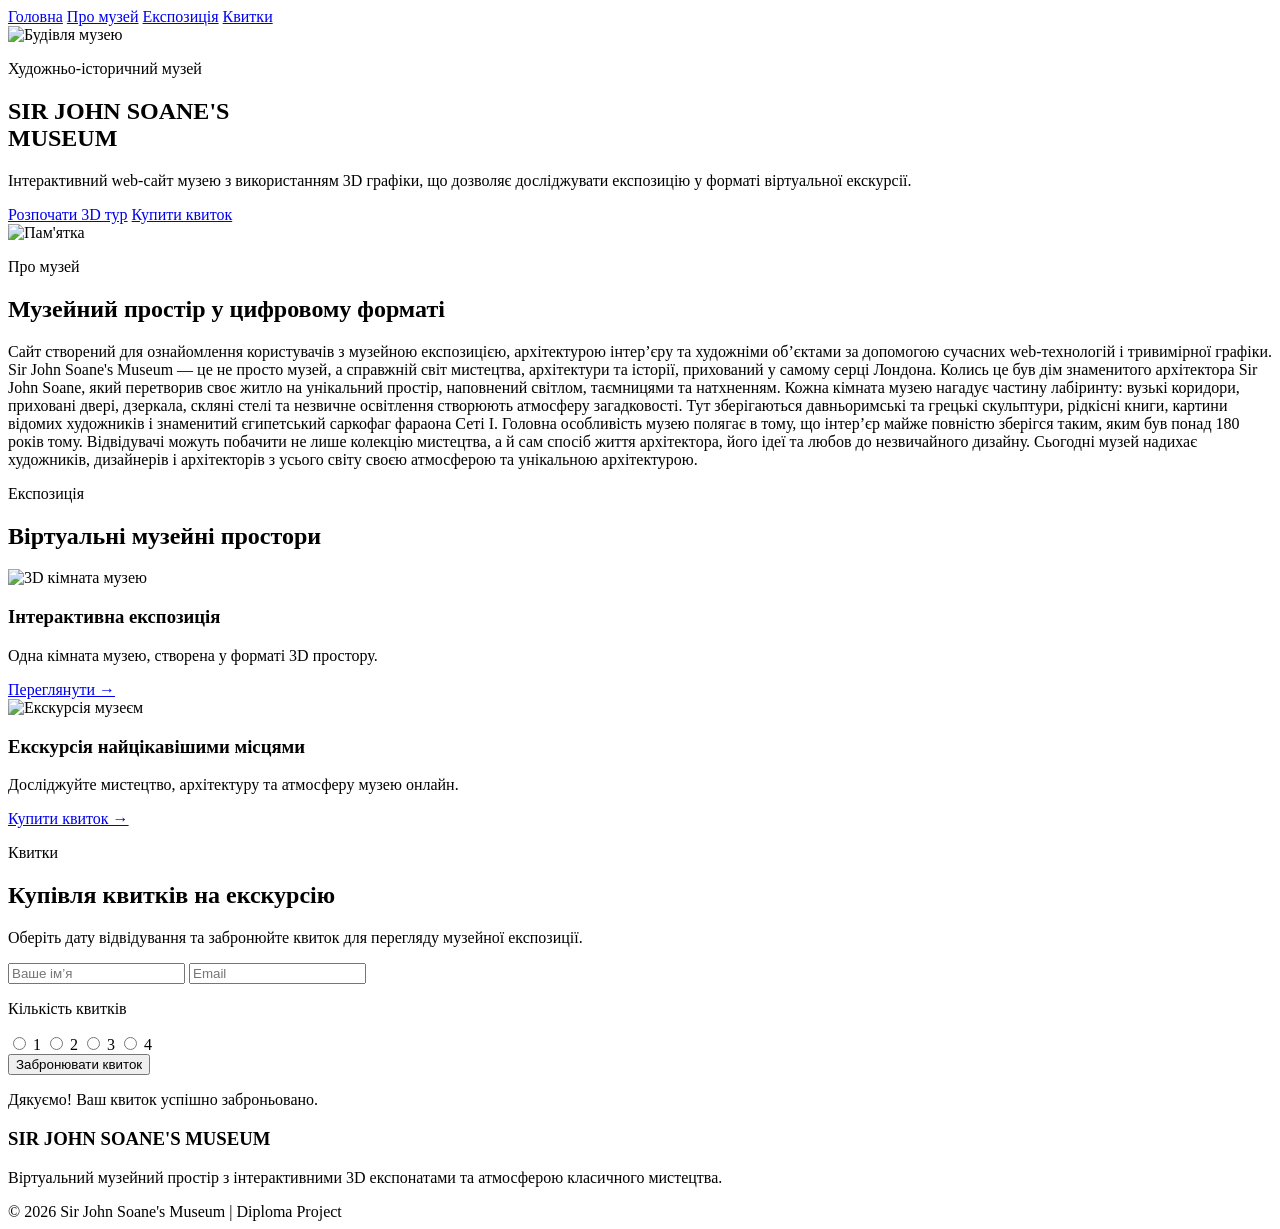
==== index.html @ 65b6bd6f "Add files via upload" ====
<!DOCTYPE html>
<html lang="uk">
<head>
  <meta charset="UTF-8" />
  <meta name="viewport" content="width=device-width, initial-scale=1.0" />
  <title>Sir John Soane's Museum</title>
  <link rel="stylesheet" href="../css/style.css">
  <link rel="icon" type="image/png" href="../favicon.png">
  <script src="../js/main.js"></script>
  </head>

<body>
  <header class="header">
    <nav class="nav">
      <a href="index.html">Головна</a>
      <a href="#about">Про музей</a>
      <a href="#exposition">Експозиція</a>
      <a href="#tickets">Квитки</a>
    </nav>
  </header>

  <main>
    <section class="hero">
      <div class="hero-image left">
        <img src="../image/preview_one.png" alt="Будівля музею">
        
      </div>
      

      <div class="hero-content">
        <p class="label">Художньо-історичний музей</p>
        <h1>SIR JOHN SOANE'S<br>MUSEUM</h1>
        <p class="description">
          Інтерактивний web-сайт музею з використанням 3D графіки,
          що дозволяє досліджувати експозицію у форматі віртуальної екскурсії.
        </p>

        <div class="buttons">
          <a href="tour.html" class="btn primary">Розпочати 3D тур</a>
          <a href="#tickets" class="btn secondary">Купити квиток</a>
        </div>
      </div>

      <div class="hero-image right">
        <img src="../image/preview_two.png" alt="Пам'ятка">
      </div>
    </section>

    <section id="about" class="section">
      <p class="section-label">Про музей</p>
      <h2>Музейний простір у цифровому форматі</h2>
      <p>
        Сайт створений для ознайомлення користувачів з музейною експозицією,
        архітектурою інтер’єру та художніми об’єктами за допомогою сучасних
        web-технологій і тривимірної графіки. Sir John Soane's Museum — це не просто музей, а справжній світ мистецтва, архітектури та історії, прихований у самому серці Лондона. Колись це був дім знаменитого архітектора Sir John Soane, який перетворив своє житло на унікальний простір, наповнений світлом, таємницями та натхненням.
        Кожна кімната музею нагадує частину лабіринту: вузькі коридори, приховані двері, дзеркала, скляні стелі та незвичне освітлення створюють атмосферу загадковості. Тут зберігаються давньоримські та грецькі скульптури, рідкісні книги, картини відомих художників і знаменитий єгипетський саркофаг фараона Сеті I.
        Головна особливість музею полягає в тому, що інтер’єр майже повністю зберігся таким, яким був понад 180 років тому. Відвідувачі можуть побачити не лише колекцію мистецтва, а й сам спосіб життя архітектора, його ідеї та любов до незвичайного дизайну. Сьогодні музей надихає художників, дизайнерів і архітекторів з усього світу своєю атмосферою та унікальною архітектурою.
      </p>
    </section>

    <section id="exposition" class="section light">
      <p class="section-label">Експозиція</p>
      <h2>Віртуальні музейні простори</h2>

      <div class="cards">
        <article class="card">
          <img src="../image/museum_preview.png" alt="3D кімната музею">
          <h3>Інтерактивна експозиція</h3>
          <p>Одна кімната музею, створена у форматі 3D простору.</p>
          <a href="tour.html">Переглянути →</a>
        </article>

        <article class="card">
          <img src="../image/museum_room.png" alt="Екскурсія музеєм">
          <h3>Екскурсія найцікавішими місцями</h3>
          <p>Досліджуйте мистецтво, архітектуру та атмосферу музею онлайн.</p>
          <a href="#tickets">Купити квиток →</a>
        </article>
        <section class="section light" id="model3d">
  

</section>
      </div>
    </section>

    <section id="tickets" class="section">
      <p class="section-label">Квитки</p>
      <h2>Купівля квитків на екскурсію</h2>
      <p>
        Оберіть дату відвідування та забронюйте квиток для перегляду музейної
        експозиції.
      </p>

      <form class="ticket-form" id="ticketForm">
       <input type="text" placeholder="Ваше ім’я" required>
       <input type="email" placeholder="Email" required>
   

    
    <div class="ticket-count">
    
    
  <div class="ticket-count">
    <p>Кількість квитків</p>

  <div class="ticket-buttons">
    <input type="radio" id="ticket1" name="tickets" value="1" required>
    <label for="ticket1">1</label>

    <input type="radio" id="ticket2" name="tickets" value="2">
    <label for="ticket2">2</label>

    <input type="radio" id="ticket3" name="tickets" value="3">
    <label for="ticket3">3</label>

    <input type="radio" id="ticket4" name="tickets" value="4">
    <label for="ticket4">4</label>
  </div>
  

        <button type="submit">Забронювати квиток</button>

      <p class="success-message" id="successMessage">
        Дякуємо! Ваш квиток успішно заброньовано.
      </p>
  

  <footer class="museum-footer">

  <div class="footer-content">

    <h3>SIR JOHN SOANE'S MUSEUM</h3>

    <p>
      Віртуальний музейний простір з інтерактивними 3D експонатами
      та атмосферою класичного мистецтва.
    </p>

    <span>
      © 2026 Sir John Soane's Museum | Diploma Project
    </span>

  </div>

</footer>

  <script src="js/main.js"></script>
</body>
</html>
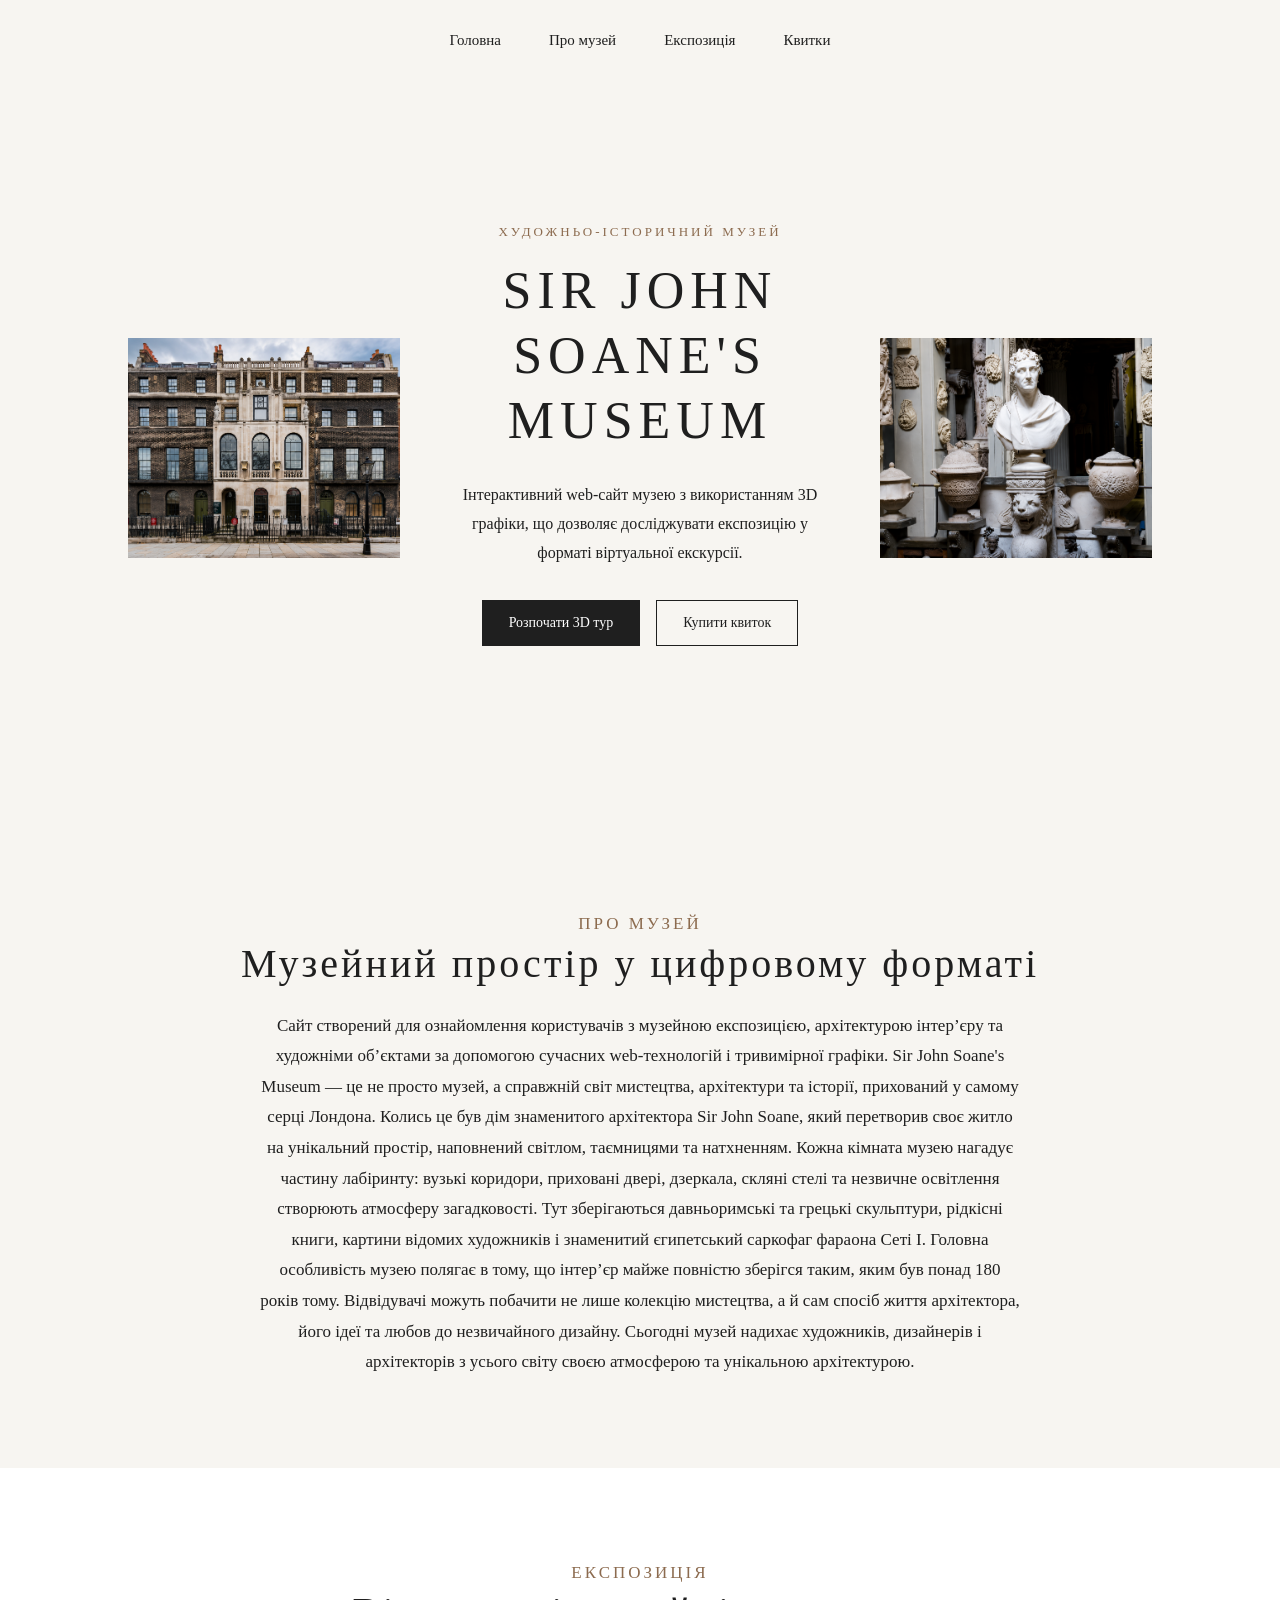
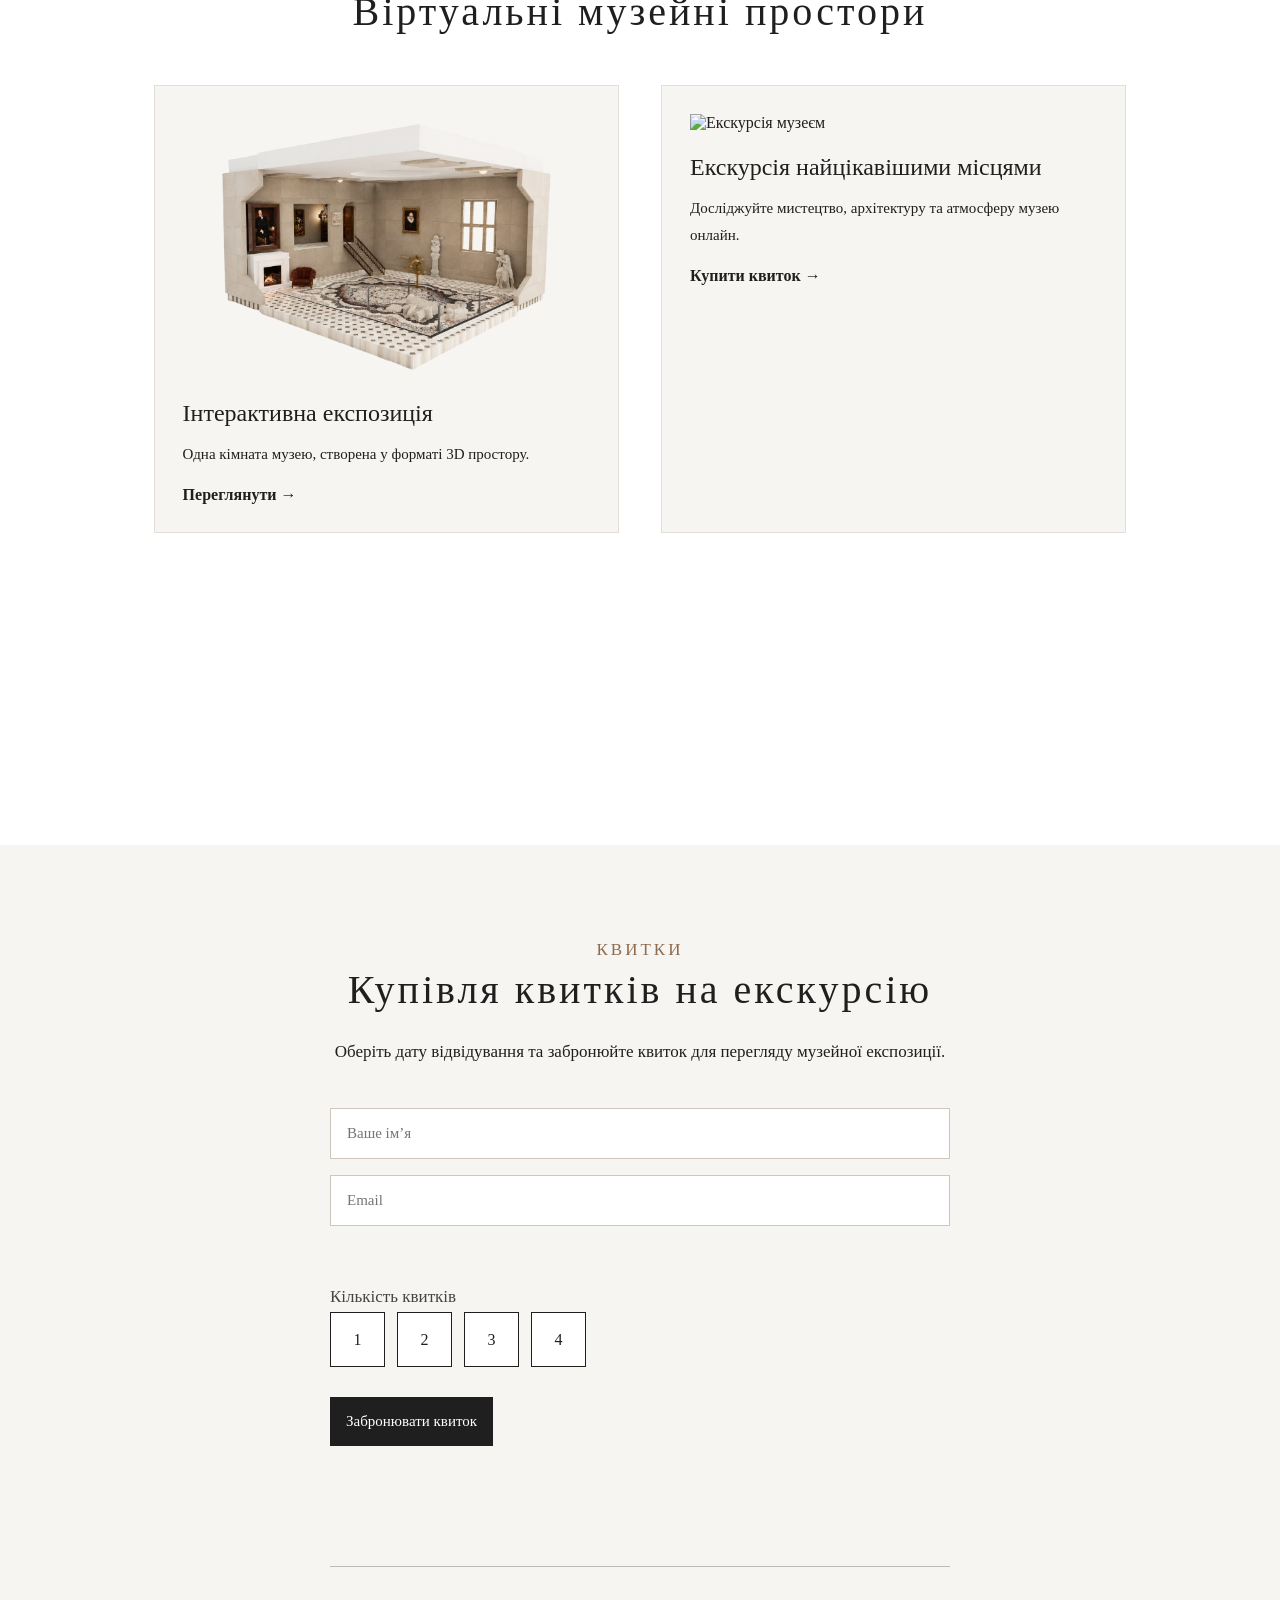
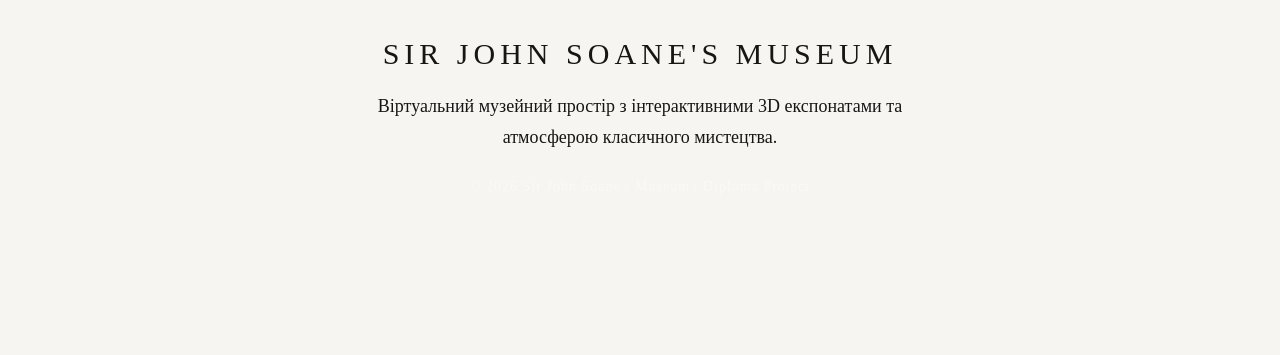
==== commit 94d27e93: "Update index.html" ====
--- a/index.html
+++ b/index.html
@@ -4,9 +4,9 @@
   <meta charset="UTF-8" />
   <meta name="viewport" content="width=device-width, initial-scale=1.0" />
   <title>Sir John Soane's Museum</title>
-  <link rel="stylesheet" href="../css/style.css">
-  <link rel="icon" type="image/png" href="../favicon.png">
-  <script src="../js/main.js"></script>
+  <link rel="stylesheet" href="style.css">
+  <link rel="icon" type="image/png" href="favicon.png">
+  <script src="js/main.js"></script>
   </head>
 
 <body>
@@ -22,7 +22,7 @@
   <main>
     <section class="hero">
       <div class="hero-image left">
-        <img src="../image/preview_one.png" alt="Будівля музею">
+        <img src="preview_one.png" alt="Будівля музею">
         
       </div>
       
@@ -42,7 +42,7 @@
       </div>
 
       <div class="hero-image right">
-        <img src="../image/preview_two.png" alt="Пам'ятка">
+        <img src="preview_two.png" alt="Пам'ятка">
       </div>
     </section>
 
@@ -64,14 +64,14 @@
 
       <div class="cards">
         <article class="card">
-          <img src="../image/museum_preview.png" alt="3D кімната музею">
+          <img src="museum_preview.png" alt="3D кімната музею">
           <h3>Інтерактивна експозиція</h3>
           <p>Одна кімната музею, створена у форматі 3D простору.</p>
           <a href="tour.html">Переглянути →</a>
         </article>
 
         <article class="card">
-          <img src="../image/museum_room.png" alt="Екскурсія музеєм">
+          <img src="museum_room.png" alt="Екскурсія музеєм">
           <h3>Екскурсія найцікавішими місцями</h3>
           <p>Досліджуйте мистецтво, архітектуру та атмосферу музею онлайн.</p>
           <a href="#tickets">Купити квиток →</a>
@@ -146,4 +146,4 @@
 
   <script src="js/main.js"></script>
 </body>
-</html>+</html>
--- a/style.css
+++ b/style.css
@@ -0,0 +1,805 @@
+* {
+  margin: 0;
+  padding: 0;
+  box-sizing: border-box;
+}
+
+body {
+  font-family: Georgia, 'Times New Roman', serif;
+  color: #1f1f1f;
+  background: #f7f5f1;
+}
+
+.header {
+  width: 100%;
+  padding: 32px 0;
+  background: #f7f5f1;
+}
+
+.nav {
+  display: flex;
+  justify-content: center;
+  gap: 48px;
+}
+
+.nav a {
+  color: #1f1f1f;
+  text-decoration: none;
+  font-size: 15px;
+  transition: 0.3s;
+}
+
+.nav a:hover {
+  color: #9b6b3d;
+}
+
+.hero {
+  min-height: 82vh;
+  display: grid;
+  grid-template-columns: 1fr 1.4fr 1fr;
+  align-items: center;
+  gap: 50px;
+  padding: 40px 10%;
+  background: #f7f5f1;
+}
+
+.hero-content {
+  text-align: center;
+}
+
+.label,
+.section-label {
+  text-transform: uppercase;
+  letter-spacing: 3px;
+  font-size: 13px;
+  color: #8c6b4f;
+  margin-bottom: 18px;
+}
+
+.hero h1 {
+  font-size: 52px;
+  letter-spacing: 6px;
+  line-height: 1.25;
+  font-weight: 400;
+  margin-bottom: 28px;
+}
+
+.ticket-count{
+    margin-top:20px;
+    text-align:left;
+}
+
+.ticket-count p{
+    margin-bottom:12px;
+    font-size:15px;
+    color:#444;
+}
+
+.ticket-buttons{
+    display:flex;
+    gap:12px;
+}
+
+.ticket-btn{
+    width:55px;
+    height:55px;
+
+    border:1px solid #1f1f1f;
+    background:white;
+
+    cursor:pointer;
+
+    font-size:16px;
+    font-family:inherit;
+
+    transition:0.3s;
+}
+
+.ticket-btn:hover{
+    background:#1f1f1f;
+    color:white;
+
+    transform:translateY(-3px);
+}
+
+.ticket-btn.active{
+    background:#1f1f1f;
+    color:white;
+}
+.ticket-btn.active {
+  background: #1f1f1f;
+  color: white;
+}
+.description {
+  max-width: 520px;
+  margin: 0 auto 32px;
+  font-size: 16px;
+  line-height: 1.8;
+}
+
+.hero-image img {
+  width: 100%;
+  height: 220px;
+  object-fit: cover;
+}
+
+.buttons {
+  display: flex;
+  justify-content: center;
+  gap: 16px;
+}
+
+.btn {
+  padding: 14px 26px;
+  text-decoration: none;
+  border: 1px solid #1f1f1f;
+  font-size: 14px;
+  margin-bottom: 30px;
+  transition: 0.3s;
+}
+
+.btn.primary {
+  background: #1f1f1f;
+  color: white;
+}
+.ticket-buttons {
+  display: flex;
+  margin-bottom: 30px;
+  gap: 12px;
+}
+
+.ticket-buttons input {
+  display: none;
+}
+
+.ticket-buttons label {
+  width: 55px;
+  height: 55px;
+  border: 1px solid #1f1f1f;
+  background: white;
+  display: flex;
+  align-items: center;
+  justify-content: center;
+  cursor: pointer;
+  font-family: inherit;
+  font-size: 16px;
+  transition: 0.3s;
+}
+
+.ticket-buttons label:hover {
+  background: #1f1f1f;
+  color: white;
+}
+
+.ticket-buttons input:checked + label {
+  background: #1f1f1f;
+  color: white;
+}
+
+.btn.secondary {
+  color: #1f1f1f;
+}
+
+.btn:hover {
+  transform: translateY(-3px);
+}
+
+.section {
+  padding: 90px 12%;
+  text-align: center;
+}
+
+.section.light {
+  background: #ffffff;
+}
+
+.section h2 {
+  font-size: 40px;
+  font-weight: 400;
+  letter-spacing: 3px;
+  margin-bottom: 24px;
+}
+
+.section p {
+  max-width: 760px;
+  margin: 0 auto;
+  line-height: 1.8;
+  font-size: 17px;
+}
+
+.cards {
+  display: grid;
+  grid-template-columns: repeat(2, 1fr);
+  gap: 42px;
+  margin-top: 50px;
+}
+
+.card {
+  background: #f7f5f1;
+  padding: 28px;
+  text-align: left;
+  border: 1px solid #e3ded7;
+  transition: 0.3s;
+}
+
+.card:hover {
+  transform: translateY(-8px);
+  box-shadow: 0 20px 40px rgba(0,0,0,0.08);
+}
+
+.card img {
+  width: 100%;
+  height: 260px;
+  object-fit: cover;
+  margin-bottom: 22px;
+}
+
+.card h3 {
+  font-size: 24px;
+  margin-bottom: 14px;
+  font-weight: 400;
+}
+
+.card p {
+  margin: 0 0 18px;
+  font-size: 15px;
+}
+
+.card a {
+  color: #1f1f1f;
+  text-decoration: none;
+  font-weight: bold;
+}
+
+.ticket-form {
+  max-width: 620px;
+  margin: 40px auto 0;
+  display: grid;
+  gap: 16px;
+}
+
+.ticket-form input,
+.ticket-form select {
+  padding: 16px;
+  border: 1px solid #cfc7bd;
+  background: #fff;
+  font-family: inherit;
+  font-size: 15px;
+}
+
+.ticket-form button {
+  padding: 16px;
+  border: none;
+  background: #1f1f1f;
+  color: white;
+  font-family: inherit;
+  font-size: 15px;
+  cursor: pointer;
+  transition: 0.3s;
+}
+
+.ticket-form button:hover {
+  background: #8c6b4f;
+}
+
+.success-message {
+  display: none;
+  margin-top: 24px !important;
+  color: #3c7c4c;
+  font-weight: bold;
+}
+
+
+.museum-footer{
+    width: 100%;
+
+    padding: 70px 40px;
+
+    margin-top: 120px;
+
+    color: white;
+
+    border-top:
+    1px solid rgba(13, 13, 12, 0.25);
+
+    display: flex;
+    justify-content: center;
+    align-items: center;
+}
+
+.footer-content{
+    width: 100%;
+    max-width: 1200px;
+
+    text-align: center;
+}
+
+.footer-content h3{
+    color: #161615;
+
+    font-size: 30px;
+
+    letter-spacing: 5px;
+
+    margin-bottom: 20px;
+
+    font-weight: 500;
+}
+
+.footer-content p{
+    color: #161615;
+
+    font-size: 18px;
+
+    line-height: 1.7;
+
+    margin-bottom: 25px;
+}
+
+.footer-content span{
+    color: rgba(255,255,255,0.45);
+
+    font-size: 14px;
+
+    letter-spacing: 1px;
+}
+
+.tour-page {
+  overflow: hidden;
+  background: #111;
+}
+
+.tour-header {
+  height: 80px;
+  background: #f7f5f1;
+  display: flex;
+  align-items: center;
+  justify-content: space-between;
+  padding: 0 36px;
+  position: relative;
+  z-index: 10;
+}
+
+.tour-header h1 {
+  font-size: 24px;
+  font-weight: 400;
+  letter-spacing: 2px;
+}
+
+.back-link {
+  color: #1f1f1f;
+  text-decoration: none;
+}
+
+#fullscreenBtn {
+  padding: 10px 18px;
+  border: 1px solid #1f1f1f;
+  background: transparent;
+  cursor: pointer;
+}
+
+.viewer-section {
+  position: relative;
+  height: calc(100vh - 80px);
+}
+
+#museumCanvas {
+  width: 100%;
+  height: 100%;
+  display: block;
+}
+
+#loader {
+  position: absolute;
+  top: 24px;
+  left: 24px;
+  background: rgba(255,255,255,0.9);
+  padding: 14px 22px;
+  z-index: 5;
+}
+
+.viewer-info {
+  position: absolute;
+  right: 32px;
+  bottom: 32px;
+  width: 320px;
+  padding: 24px;
+  background: rgba(247, 245, 241, 0.92);
+  z-index: 5;
+}
+
+.viewer-info h2 {
+  margin-bottom: 10px;
+  font-weight: 400;
+}
+
+.viewer-info p {
+  line-height: 1.6;
+}
+
+@media (max-width: 900px) {
+  .hero {
+    grid-template-columns: 1fr;
+  }
+
+  .hero h1 {
+    font-size: 36px;
+  }
+
+  .cards {
+    grid-template-columns: 1fr;
+  }
+
+  .nav {
+    gap: 20px;
+  }
+}
+.model-room-section {
+  min-height: 100vh;
+  display: grid;
+  grid-template-columns: 320px 1fr;
+  gap: 40px;
+  align-items: center;
+  padding: 60px 5%;
+  background: radial-gradient(circle at center, #2b211a 0%, #120f0d 70%);
+  color: #f4ead8;
+  overflow: hidden;
+}
+
+.museum-name {
+  font-size: 14px;
+  letter-spacing: 2px;
+  margin-bottom: 80px;
+}
+
+.model-info h2 {
+  font-size: 64px;
+  font-weight: 400;
+  color: #d8b98a;
+  margin-bottom: 30px;
+}
+
+.model-text,
+.hint {
+  font-size: 17px;
+  line-height: 1.7;
+  color: #d7cbbb;
+}
+
+.hint {
+  margin-top: 40px;
+}
+
+.model-room-wrapper {
+  position: relative;
+}
+
+.model-room-img {
+  width: 100%;
+  display: block;
+  filter: drop-shadow(0 40px 80px rgba(0,0,0,0.5));
+}
+
+.room-point {
+  position: absolute;
+  width: 56px;
+  height: 56px;
+  border-radius: 50%;
+  border: 1px solid #d8b98a;
+  background: #7d2531;
+  color: white;
+  font-size: 24px;
+  cursor: pointer;
+  transition: 0.3s;
+}
+
+.room-point:hover {
+  transform: scale(1.15);
+  background: #9b3340;
+}
+
+.point-1 { left: 17%; bottom: 28%; }
+.point-2 { left: 30%; bottom: 35%; }
+.point-3 { left: 46%; top: 36%; }
+.point-4 { left: 57%; top: 48%; }
+.point-5 { left: 60%; bottom: 20%; }
+.point-6 { right: 8%; top: 55%; }
+
+.modal {
+  position: fixed;
+  inset: 0;
+  background: rgba(0,0,0,0.75);
+  display: none;
+  justify-content: center;
+  align-items: center;
+  z-index: 1000;
+}
+
+.modal.active {
+  display: flex;
+}
+
+.modal-content {
+  width: 420px;
+  background: #f7f1e8;
+  color: #1f1f1f;
+  padding: 35px;
+  position: relative;
+}
+
+.modal-content h3 {
+  font-size: 28px;
+  margin-bottom: 15px;
+}
+
+.modal-content p {
+  line-height: 1.7;
+}
+
+.modal-close {
+  position: absolute;
+  right: 15px;
+  top: 10px;
+  border: none;
+  background: none;
+  font-size: 32px;
+  cursor: pointer;
+}
+
+@media (max-width: 900px) {
+  .model-room-section {
+    grid-template-columns: 1fr;
+  }
+
+  .model-info h2 {
+    font-size: 42px;
+  }
+}
+.modal {
+  display: none;
+}
+
+.modal.active {
+  display: flex;
+}
+.modal {
+  position: fixed;
+  inset: 0;
+  background: rgba(0, 0, 0, 0.72);
+  display: none;
+  justify-content: center;
+  align-items: center;
+  z-index: 999;
+}
+
+.modal.active {
+  display: flex;
+}
+
+.modal-content {
+  width: 520px;
+  padding: 34px;
+  border-radius: 22px;
+  background: linear-gradient(145deg, #1b1410, #2a1c16);
+  color: #f3dfbd;
+  border: 1px solid rgba(216, 185, 138, 0.35);
+  box-shadow: 0 30px 90px rgba(0,0,0,0.55);
+  position: relative;
+}
+
+.modal-content::before {
+  content: "";
+  display: block;
+  width: 100%;
+  height: 180px;
+  margin-bottom: 26px;
+  border-radius: 16px;
+  background: url("../image/model-room.png") center/cover no-repeat;
+  filter: brightness(0.85);
+}
+
+.modal-content h3 {
+  font-size: 42px;
+  font-weight: 400;
+  margin-bottom: 16px;
+  color: #e8c98e;
+}
+
+.modal-content p {
+  font-size: 18px;
+  line-height: 1.8;
+  color: #f1e6d5;
+}
+
+.modal-close {
+  position: absolute;
+  top: 18px;
+  right: 22px;
+  border: 1px solid rgba(216, 185, 138, 0.45);
+  background: rgba(255,255,255,0.08);
+  color: #f3dfbd;
+  width: 42px;
+  height: 42px;
+  border-radius: 50%;
+  font-size: 26px;
+  cursor: pointer;
+}
+.model-section {
+  background: #120f0d;
+  color: #f3dfbd;
+}
+
+.model-viewer-box {
+  width: 100%;
+  max-width: 1100px;
+  height: 620px;
+  margin: 40px auto;
+  border-radius: 24px;
+  overflow: hidden;
+  border: 1px solid rgba(216, 185, 138, 0.35);
+  background: #1b1410;
+  box-shadow: 0 30px 90px rgba(0,0,0,0.45);
+}
+
+model-viewer {
+  width: 100%;
+  height: 100%;
+}
+
+.model-note {
+  color: #d7cbbb;
+  font-size: 16px;
+}
+.tour-room-page {
+  min-height: 100vh;
+  background: radial-gradient(circle at center, #2a1d16 0%, #0d0a08 75%);
+  color: #f2d8a8;
+  position: relative;
+  overflow: hidden;
+  padding: 60px 5%;
+}
+
+.tour-back {
+  color: #f2d8a8;
+  text-decoration: none;
+  font-size: 16px;
+}
+
+.tour-info {
+  position: absolute;
+  left: 5%;
+  top: 18%;
+  z-index: 5;
+  max-width: 340px;
+  margin-left: -20px;
+}
+
+.tour-info p {
+  letter-spacing: 3px;
+  font-size: 14px;
+  margin-bottom: 80px;
+}
+
+.tour-info h1 {
+  font-size: 86px;
+  line-height: 0.95;
+  font-weight: 400;
+  margin-bottom: 40px;
+}
+
+.tour-info span {
+  font-size: 20px;
+  line-height: 1.7;
+  color: #f1e4cf;
+}
+
+.tour-image-box {
+  position: absolute;
+  right: 3%;
+  bottom: 5%;
+  width: 72%;
+}
+
+.tour-room-img {
+  width: 100%;
+  display: block;
+  filter: drop-shadow(0 40px 80px rgba(0,0,0,0.65));
+}
+
+.room-point {
+  position: absolute;
+  width: 58px;
+  height: 58px;
+  border-radius: 50%;
+  border: 1px solid #e0c28d;
+  background: #8f2438;
+  color: white;
+  font-size: 22px;
+  cursor: pointer;
+  transition: 0.3s;
+}
+
+.room-point:hover {
+  transform: scale(1.15);
+  background: #aa2d45;
+}
+
+.point-1 { left: 18%; bottom: 26%; }
+.point-2 { left: 30%; bottom: 34%; }
+.point-3 { left: 46%; top: 35%; }
+.point-4 { left: 58%; top: 47%; }
+.point-5 { left: 61%; bottom: 19%; }
+.point-6 { right: 7%; top: 55%; }
+.model-controls {
+  display: flex;
+  justify-content: center;
+  gap: 18px;
+  margin-top: 25px;
+}
+
+.model-controls button {
+  padding: 14px 28px;
+  border: 1px solid #d8b98a;
+  background: transparent;
+  color: #f3dfbd;
+  font-family: inherit;
+  cursor: pointer;
+  transition: 0.3s;
+}
+
+.model-controls button:hover {
+  background: #d8b98a;
+  color: #1b1410;
+}
+.modal-image {
+  width: 100%;
+  height: 260px;
+  object-fit: contain;
+  border-radius: 18px;
+  display: block;
+  margin-bottom: 25px;
+}
+.modal-content {
+  width: 520px;
+  max-width: 90%;
+  max-height: 85vh;
+  overflow-y: auto;
+}
+.modal {
+  position: fixed;
+  inset: 0;
+  background: rgba(0,0,0,0.75);
+
+  display: none;
+  justify-content: center;
+  align-items: center;
+
+  z-index: 999;
+}
+
+.modal.active {
+  display: flex;
+}
+
+.modal-content {
+  width: 700px;
+  max-width: 90%;
+
+  background: #1d0f0b;
+  border-radius: 30px;
+
+  padding: 30px;
+
+  position: relative;
+}
+
+.modal-image {
+  width: 100%;
+  height: 400px;
+
+  object-fit: contain;
+
+  border-radius: 20px;
+
+  display: block;
+}
